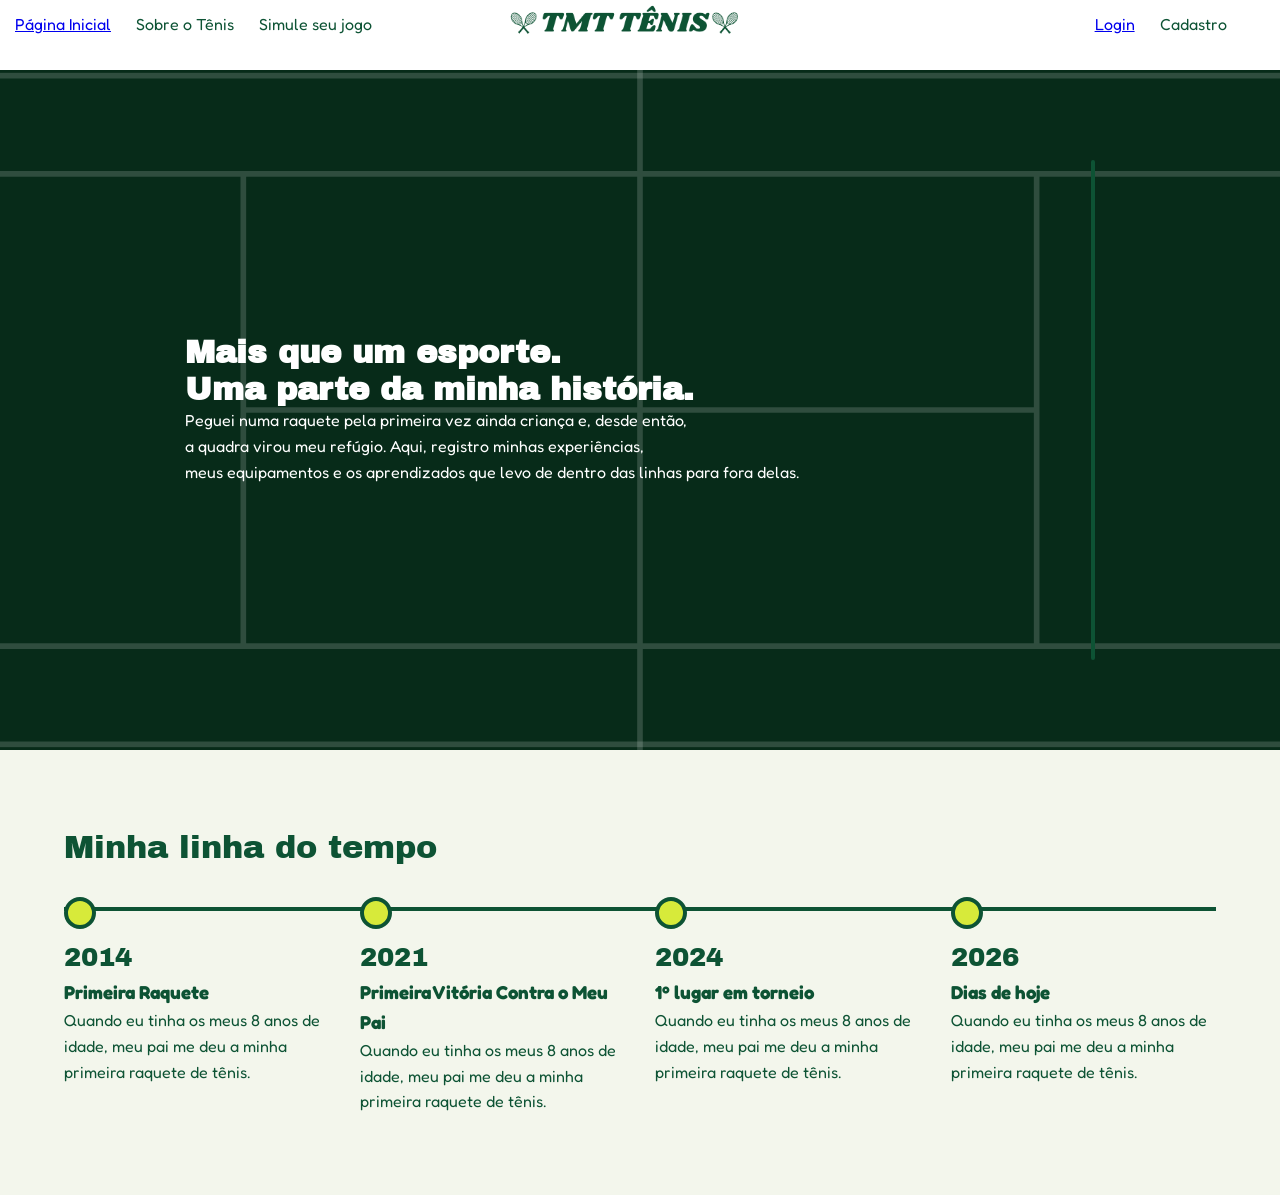
==== public/index.html @ f4065a32 "Linha do tempo V2" ====
<!DOCTYPE html>
<html lang="en">

<head>
  <meta charset="UTF-8">
  <meta name="viewport" content="width=device-width, initial-scale=1.0">
  <title>TMT Tênis | Página Inicial</title>
  <link rel="stylesheet" href="../public/css/estilo.css">

  <link rel="preconnect" href="https://fonts.googleapis.com">
  <link rel="preconnect" href="https://fonts.gstatic.com" crossorigin>
  <link href="https://fonts.googleapis.com/css2?family=Archivo+Black&family=Fredoka:wght@300..700&display=swap"
    rel="stylesheet">

</head>

<body>

  <div class="header">
    <div class="paginas">
      <ul class="horizontal">
        <li><a href="index.html">Página Inicial</a></li>
        <li><a href="sobre.html"></a>Sobre o Tênis</a></li>
        <li><a href="menu_jogo.html"></a>Simule seu jogo</a></li>
      </ul>
    </div>
    <div class="logo-header">
      <img src="../public/assets/imgs/logo.png" alt="">
    </div>
    <div class="cadastro">
      <ul class="horizontal">
        <li><a href="login.html">Login</a></li>
        <li><a href="cadastro.html"></a>Cadastro</a></li>
      </ul>
    </div>
  </div>


  <div class="parte-inicial quadra">
    <div>
      <h1>Mais que um esporte.<br> Uma parte da minha história.</h1>
      <p>Peguei numa raquete pela primeira vez ainda criança e, desde então,<br> a quadra virou meu refúgio. Aqui, registro minhas experiências,<br> meus equipamentos e os aprendizados que levo de dentro das linhas para fora delas.</p>
    </div>
    <div class="img-inicial">
      <img src="../public/assets/imgs/img-inicial.jpg" alt="">
    </div>
  </div>

  <div class="linha-tempo">
    <h2>Minha linha do tempo</h2>
    <div class="tempo">
      <div class="marco">
        <span>2014</span>
        <h3>Primeira Raquete</h3>
        <p>Quando eu tinha os meus 8 anos de idade, meu pai me deu a minha primeira raquete de tênis.</p>
      </div>
      <div class="marco">
        <span>2021</span>
        <h3>Primeira Vitória Contra o Meu Pai</h3>
        <p>Quando eu tinha os meus 8 anos de idade, meu pai me deu a minha primeira raquete de tênis.</p>
      </div>
      <div class="marco">
        <span>2024</span>
        <h3>1º lugar em torneio</h3>
        <p>Quando eu tinha os meus 8 anos de idade, meu pai me deu a minha primeira raquete de tênis.</p>
      </div>
      <div class="marco">
        <span>2026</span>
        <h3>Dias de hoje</h3>
        <p>Quando eu tinha os meus 8 anos de idade, meu pai me deu a minha primeira raquete de tênis.</p>
      </div>
    </div>
  </div>

  <div>

  </div>


</body>
</html>
---- public/css/estilo.css ----
* {
  margin: 0;
  padding: 0;
  box-sizing: border-box;
}

body{
  font-family: "Fredoka", sans-serif;
  color: #0d5334;
  background: #ffffff;
  line-height: 1.6;
}

h1, h2{
  font-family: "Archivo Black", sans-serif;
  font-weight: 400;
  line-height: 1.15;
}

.quadra{
  background: #072b19 url('../assets/imgs/quadra-\ fundo.svg') center / cover no-repeat;
}

.header {
  padding: 15px;
  color: #0d5334;
  display: flex;
  justify-content: space-between;
  align-items: center;
  height: 50px;
  width: 97%;
  top: 0;
  left: 0;
  border-bottom: #0d5334;
  margin-bottom: 20px;
}

.logo-header img {
  height: 35px;
}

.horizontal {
  list-style: none;
  display: flex;
  gap: 25px;
}

.cadastro {
  width: 350px;
  display: flex;
  justify-content: right;
}

.parte-inicial {
  display: flex;
  justify-content: space-around;
  align-items: center;
  gap: 50px;
  padding: 90px 5%;
  color: #ffffff;
}

.parte-inicial h1 {
  font-weight: 900;
}

.img-inicial {
  height: 500px;
  width: fit-content;
  border: 2px solid;
  border-color: #0d5334;
  border-radius: 10px;
  padding: 0;
}

.img-inicial img {
  height: 500px;
  border-radius: 10px;
}


.banner-tenis {
  width: 100%;
  height: 533px;
  background-image:
    linear-gradient(to right, rgba(10, 61, 35, 0) 0%, rgba(10, 61, 35, 1) 55%),
    url('../assets/imgs/img-menu-jogo.jpg');
  background-position: left center;
  background-size: cover;
  background-repeat: no-repeat;
  display: flex;
  justify-content: flex-end;
  align-items: center;
  padding: 40px;
  box-sizing: border-box;
}

.conteudo {
  width: 45%;
  color: white;
  font-family: 'Courier New', Courier, monospace;
}

.caixa-jogo {
  border: 1px solid rgba(255, 255, 255, 0.4);
  border-radius: 15px;
  height: 200px;
  margin-top: 15px;
  background-color: rgba(0, 0, 0, 0.05);
}


.linha-tempo {
  padding: 80px 5%;
  background-color: #f3f6ec;
}

.tempo{
  display: grid;
  grid-template-columns: repeat(auto-fit, minmax(200px, 1fr));
  gap: 30px;
  position: relative;
  padding-top: 40px;
}

.tempo::before{
  content: "";
  position: absolute;
  top: 10px;
  left: 0;
  right: 0;
  height: 4px;
  background: #0d5334;
}

.linha-tempo h2 {
  font-size: 32px;
  margin-bottom: 30px;
}

.marco {
 position: relative;
}

.marco::before{
  content: "";
  position: absolute;
  top: -40px;
  left: 0;
  width: 24px;
  height: 24px;
  border-radius: 50%;
  background: #d7ea3a;
  border: 4px solid #0d5334;
}

.marco span{
  font-family: "Archivo Black", sans-serif;
  font-size: 26px;
}
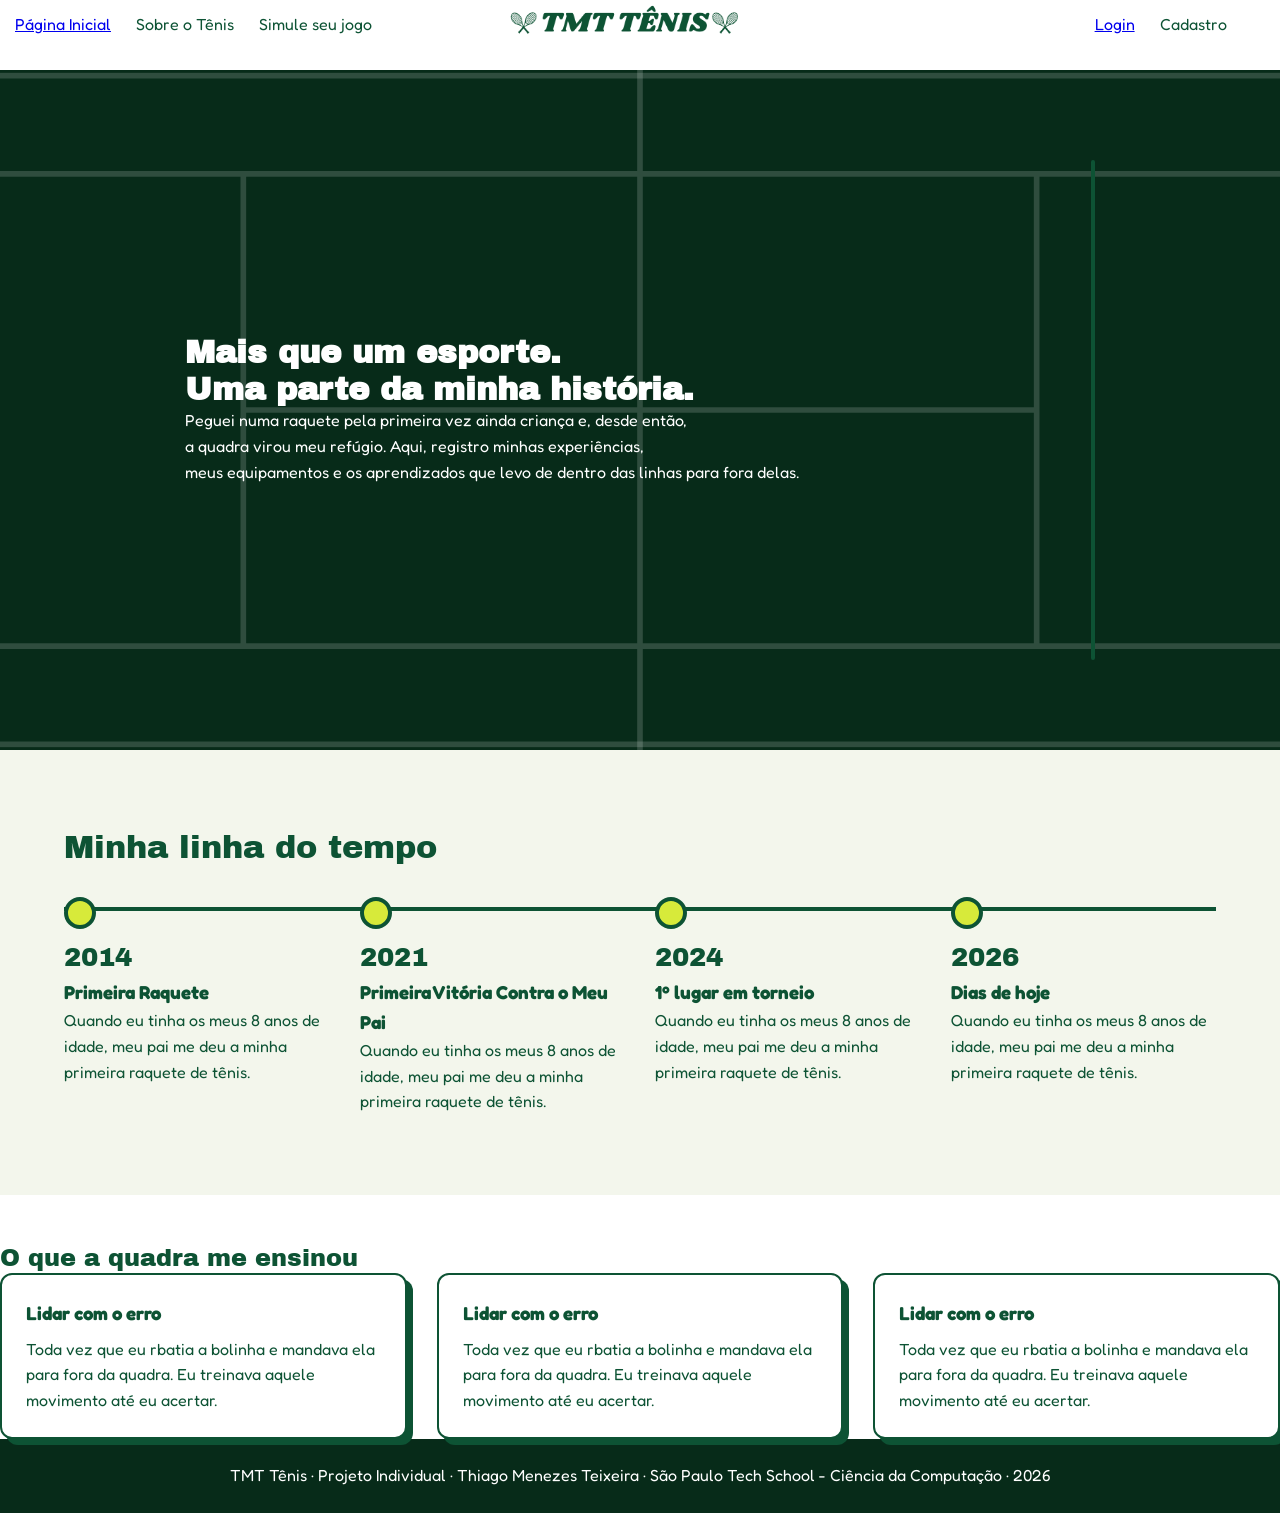
==== commit bb7d3d74: "Finalização da Home" ====
--- a/public/index.html
+++ b/public/index.html
@@ -72,8 +72,26 @@
     </div>
   </div>
 
-  <div>
+  <div class="aprendizados">
+    <h2>O que a quadra me ensinou</h2>
+    <div class="cards">
+      <div class="card">
+        <h3>Lidar com o erro</h3>
+        <p>Toda vez que eu rbatia a bolinha e mandava ela para fora da quadra. Eu treinava aquele movimento até eu acertar.</p>
+      </div>
+      <div class="card">
+        <h3>Lidar com o erro</h3>
+        <p>Toda vez que eu rbatia a bolinha e mandava ela para fora da quadra. Eu treinava aquele movimento até eu acertar.</p>
+      </div>
+      <div class="card">
+        <h3>Lidar com o erro</h3>
+        <p>Toda vez que eu rbatia a bolinha e mandava ela para fora da quadra. Eu treinava aquele movimento até eu acertar.</p>
+      </div>
+    </div>
+  </div>
 
+  <div class="rodape">
+    <p>TMT Tênis · Projeto Individual · Thiago Menezes Teixeira · São Paulo Tech School - Ciência da Computação · 2026</p>
   </div>
 
 
--- a/public/css/estilo.css
+++ b/public/css/estilo.css
@@ -4,20 +4,21 @@
   box-sizing: border-box;
 }
 
-body{
+body {
   font-family: "Fredoka", sans-serif;
   color: #0d5334;
   background: #ffffff;
   line-height: 1.6;
 }
 
-h1, h2{
+h1,
+h2 {
   font-family: "Archivo Black", sans-serif;
   font-weight: 400;
   line-height: 1.15;
 }
 
-.quadra{
+.quadra {
   background: #072b19 url('../assets/imgs/quadra-\ fundo.svg') center / cover no-repeat;
 }
 
@@ -113,9 +114,10 @@
 .linha-tempo {
   padding: 80px 5%;
   background-color: #f3f6ec;
+  margin-bottom: 50px;
 }
 
-.tempo{
+.tempo {
   display: grid;
   grid-template-columns: repeat(auto-fit, minmax(200px, 1fr));
   gap: 30px;
@@ -123,7 +125,7 @@
   padding-top: 40px;
 }
 
-.tempo::before{
+.tempo::before {
   content: "";
   position: absolute;
   top: 10px;
@@ -139,10 +141,10 @@
 }
 
 .marco {
- position: relative;
+  position: relative;
 }
 
-.marco::before{
+.marco::before {
   content: "";
   position: absolute;
   top: -40px;
@@ -154,8 +156,41 @@
   border: 4px solid #0d5334;
 }
 
-.marco span{
+.marco span {
   font-family: "Archivo Black", sans-serif;
   font-size: 26px;
 }
 
+.aprendizado {
+  padding: 80px 5%;
+}
+
+.cards {
+  display: grid;
+  grid-template-columns: repeat(auto-fit, minmax(240px, 1fr));
+  gap: 30px;
+}
+
+.card {
+  background: #ffffff;
+  border: 2px solid #0d5334;
+  border-radius: 12px;
+  padding: 24px;
+  box-shadow: 6px 6px 0 #0d5334;
+  transition: 0.5s ease;
+}
+
+.card h3 {
+  margin-bottom: 8px;
+}
+
+.card:hover {
+  transform: translateY(-10px);
+}
+
+.rodape{
+  background: #072b19;
+  color: #ffffff;
+  text-align: center;
+  padding: 24px 5%;
+}
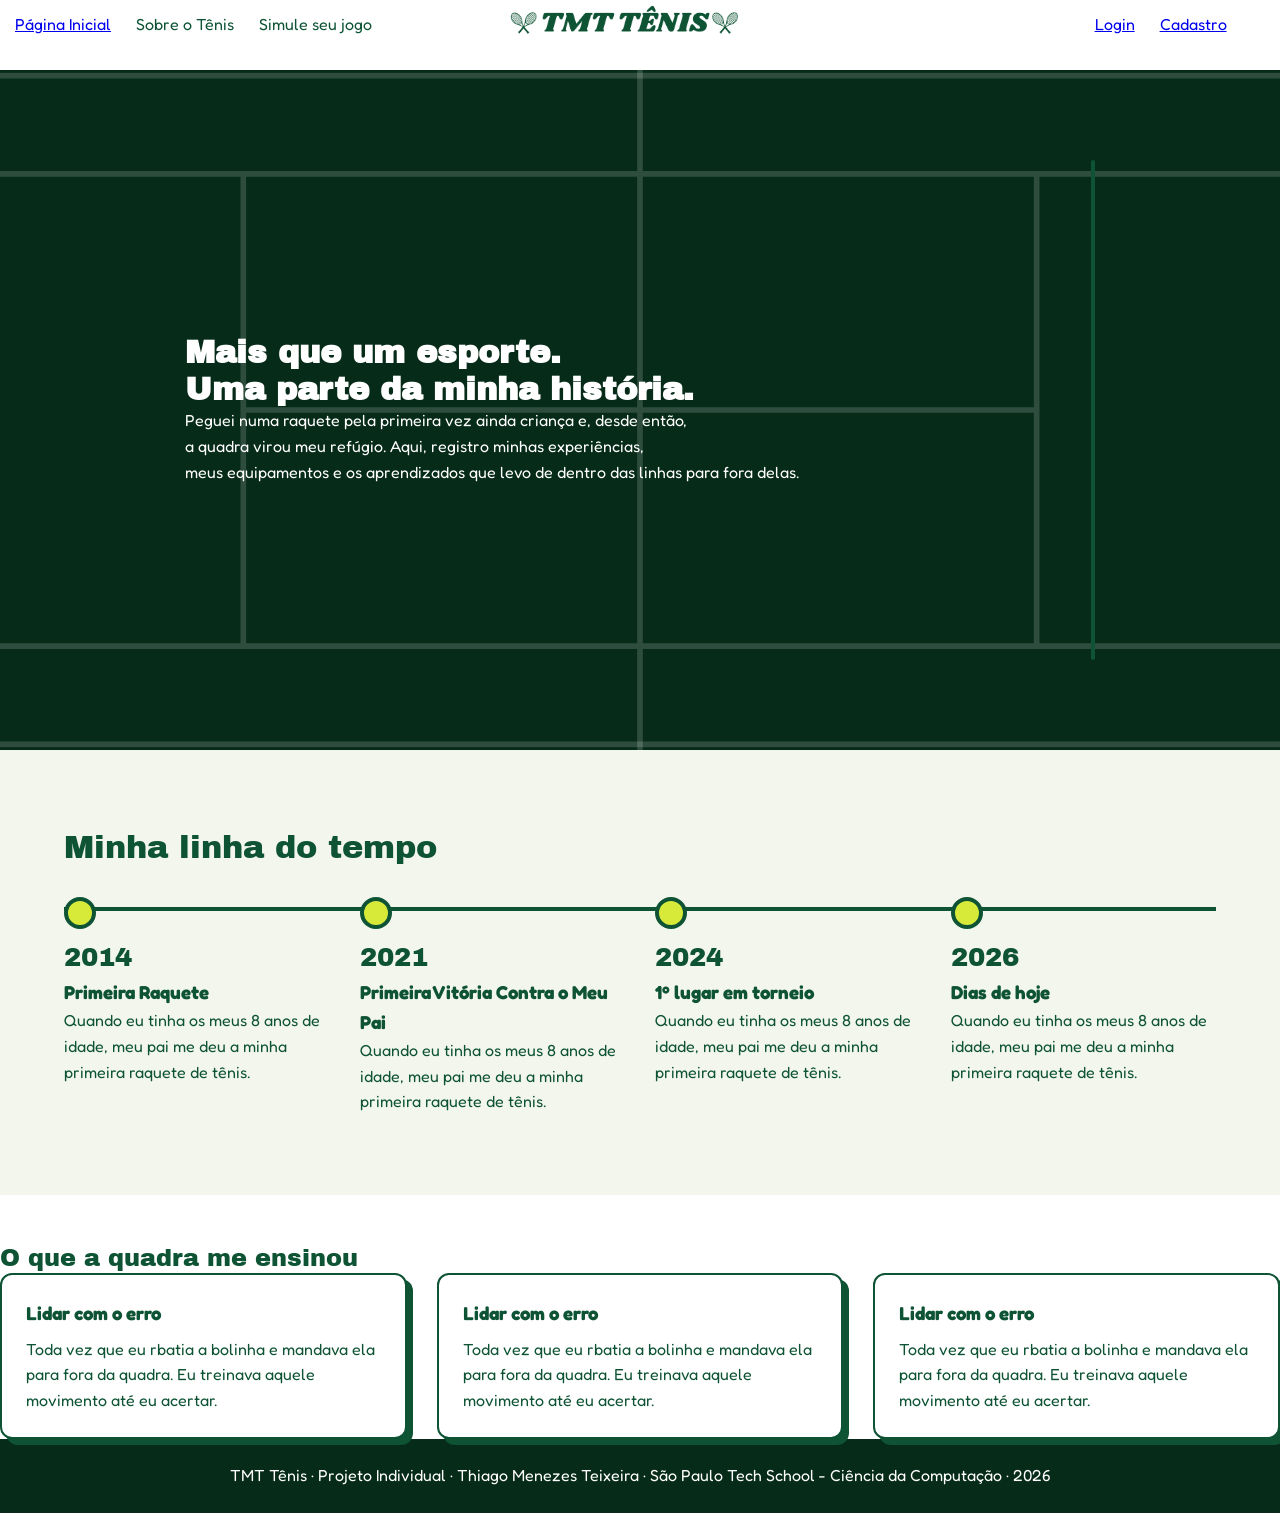
==== commit 58068fc4: "Página de Cadastro" ====
--- a/public/index.html
+++ b/public/index.html
@@ -30,7 +30,7 @@
     <div class="cadastro">
       <ul class="horizontal">
         <li><a href="login.html">Login</a></li>
-        <li><a href="cadastro.html"></a>Cadastro</a></li>
+        <li><a href="cadastro.html">Cadastro</a></li>
       </ul>
     </div>
   </div>
--- a/public/css/estilo.css
+++ b/public/css/estilo.css
@@ -188,7 +188,7 @@
   transform: translateY(-10px);
 }
 
-.rodape{
+.rodape {
   background: #072b19;
   color: #ffffff;
   text-align: center;
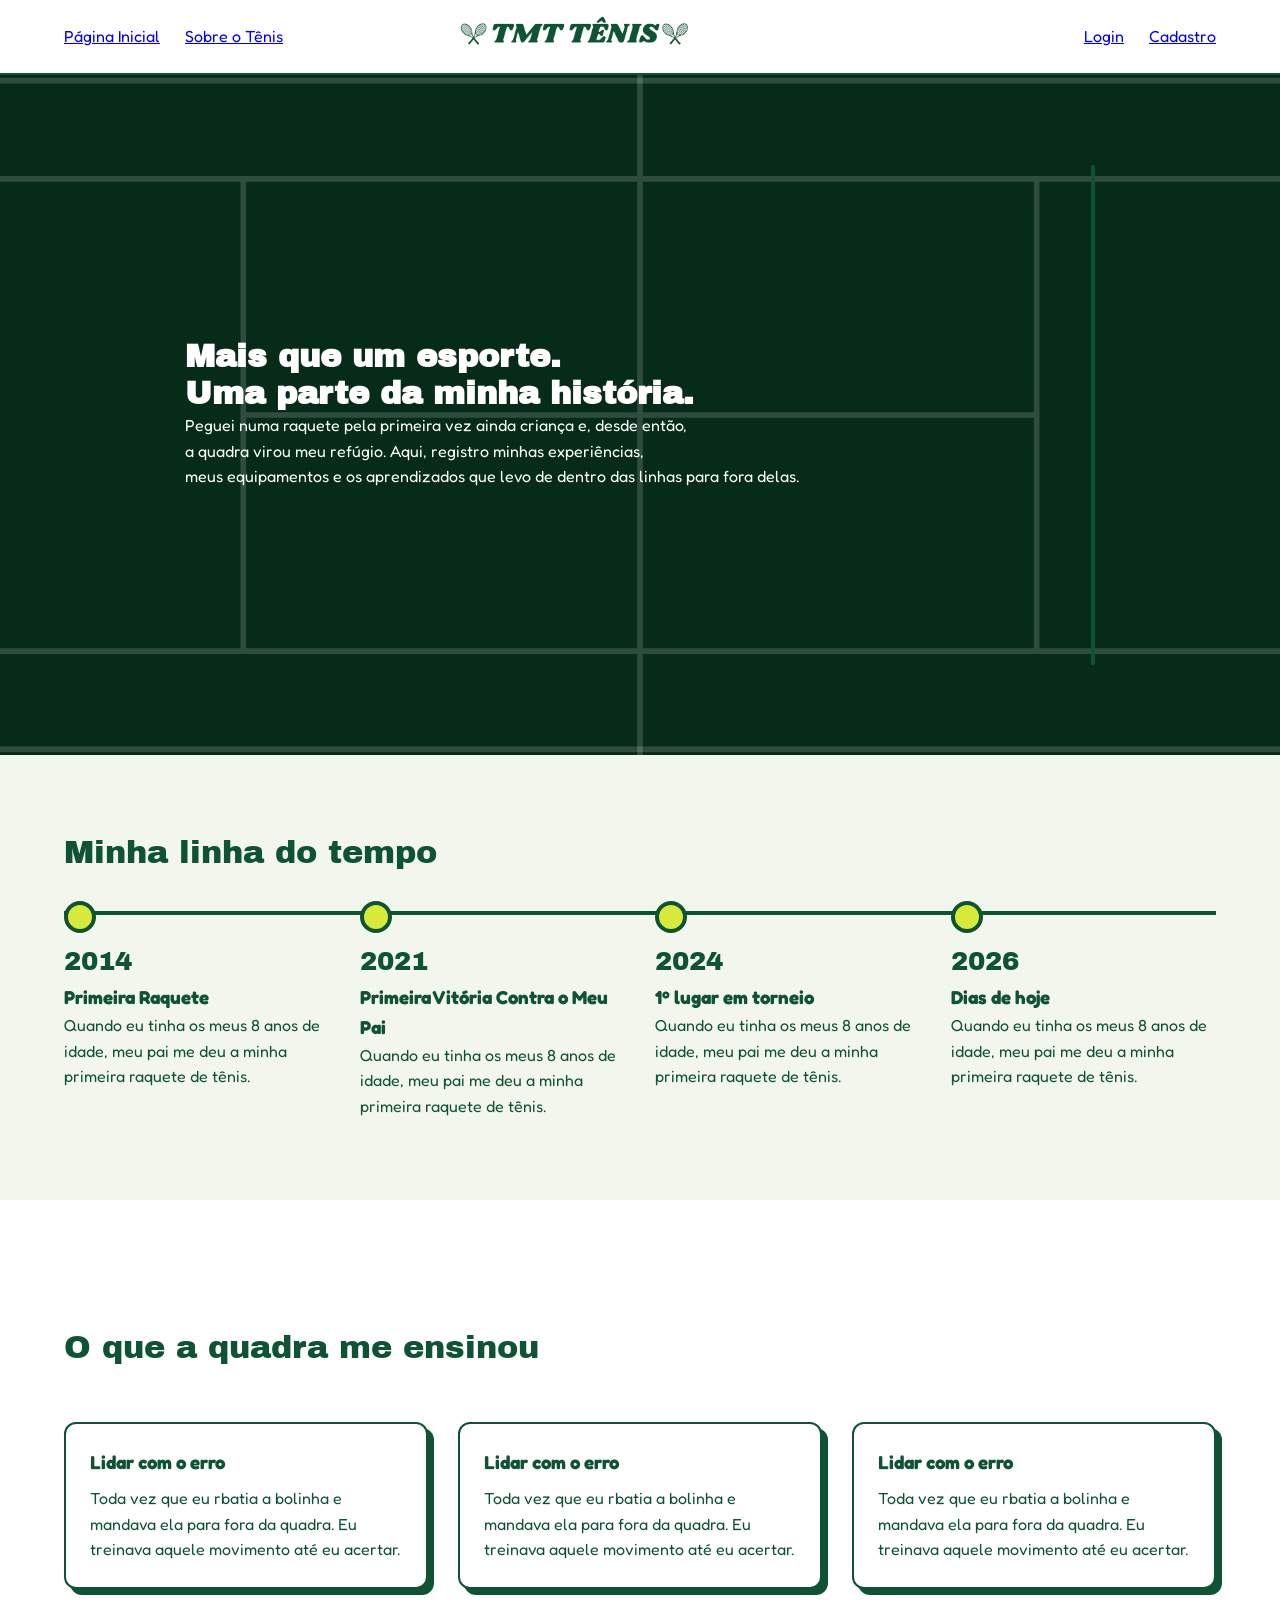
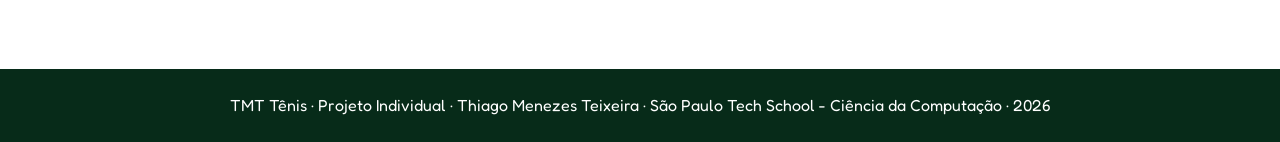
==== commit 077ce60a: "Atualização no Header" ====
--- a/public/index.html
+++ b/public/index.html
@@ -20,8 +20,7 @@
     <div class="paginas">
       <ul class="horizontal">
         <li><a href="index.html">Página Inicial</a></li>
-        <li><a href="sobre.html"></a>Sobre o Tênis</a></li>
-        <li><a href="menu_jogo.html"></a>Simule seu jogo</a></li>
+        <li><a href="sobre.html">Sobre o Tênis</a></li>
       </ul>
     </div>
     <div class="logo-header">
@@ -39,7 +38,9 @@
   <div class="parte-inicial quadra">
     <div>
       <h1>Mais que um esporte.<br> Uma parte da minha história.</h1>
-      <p>Peguei numa raquete pela primeira vez ainda criança e, desde então,<br> a quadra virou meu refúgio. Aqui, registro minhas experiências,<br> meus equipamentos e os aprendizados que levo de dentro das linhas para fora delas.</p>
+      <p>Peguei numa raquete pela primeira vez ainda criança e, desde então,<br> a quadra virou meu refúgio. Aqui,
+        registro minhas experiências,<br> meus equipamentos e os aprendizados que levo de dentro das linhas para fora
+        delas.</p>
     </div>
     <div class="img-inicial">
       <img src="../public/assets/imgs/img-inicial.jpg" alt="">
@@ -72,28 +73,36 @@
     </div>
   </div>
 
-  <div class="aprendizados">
+  <div class="aprendizado">
     <h2>O que a quadra me ensinou</h2>
+    <br>
     <div class="cards">
       <div class="card">
         <h3>Lidar com o erro</h3>
-        <p>Toda vez que eu rbatia a bolinha e mandava ela para fora da quadra. Eu treinava aquele movimento até eu acertar.</p>
+        <p>Toda vez que eu rbatia a bolinha e mandava ela para fora da quadra. Eu treinava aquele movimento até eu
+          acertar.</p>
       </div>
       <div class="card">
         <h3>Lidar com o erro</h3>
-        <p>Toda vez que eu rbatia a bolinha e mandava ela para fora da quadra. Eu treinava aquele movimento até eu acertar.</p>
+        <p>Toda vez que eu rbatia a bolinha e mandava ela para fora da quadra. Eu treinava aquele movimento até eu
+          acertar.</p>
       </div>
       <div class="card">
         <h3>Lidar com o erro</h3>
-        <p>Toda vez que eu rbatia a bolinha e mandava ela para fora da quadra. Eu treinava aquele movimento até eu acertar.</p>
+        <p>Toda vez que eu rbatia a bolinha e mandava ela para fora da quadra. Eu treinava aquele movimento até eu
+          acertar.</p>
       </div>
     </div>
   </div>
 
+
+
   <div class="rodape">
-    <p>TMT Tênis · Projeto Individual · Thiago Menezes Teixeira · São Paulo Tech School - Ciência da Computação · 2026</p>
+    <p>TMT Tênis · Projeto Individual · Thiago Menezes Teixeira · São Paulo Tech School - Ciência da Computação · 2026
+    </p>
   </div>
 
 
 </body>
+
 </html>
--- a/public/css/estilo.css
+++ b/public/css/estilo.css
@@ -23,17 +23,15 @@
 }
 
 .header {
-  padding: 15px;
-  color: #0d5334;
   display: flex;
   justify-content: space-between;
   align-items: center;
-  height: 50px;
-  width: 97%;
+  gap: 20px;
+  padding: 15px 5%;
+  background: #ffffff;
+  border-bottom: 2px solid #0d5334;
   top: 0;
-  left: 0;
-  border-bottom: #0d5334;
-  margin-bottom: 20px;
+  z-index: 10;
 }
 
 .logo-header img {
@@ -163,6 +161,7 @@
 
 .aprendizado {
   padding: 80px 5%;
+
 }
 
 .cards {
@@ -193,4 +192,9 @@
   color: #ffffff;
   text-align: center;
   padding: 24px 5%;
+}
+
+.aprendizado h2 {
+  font-size: 32px;
+  margin-bottom: 30px;
 }
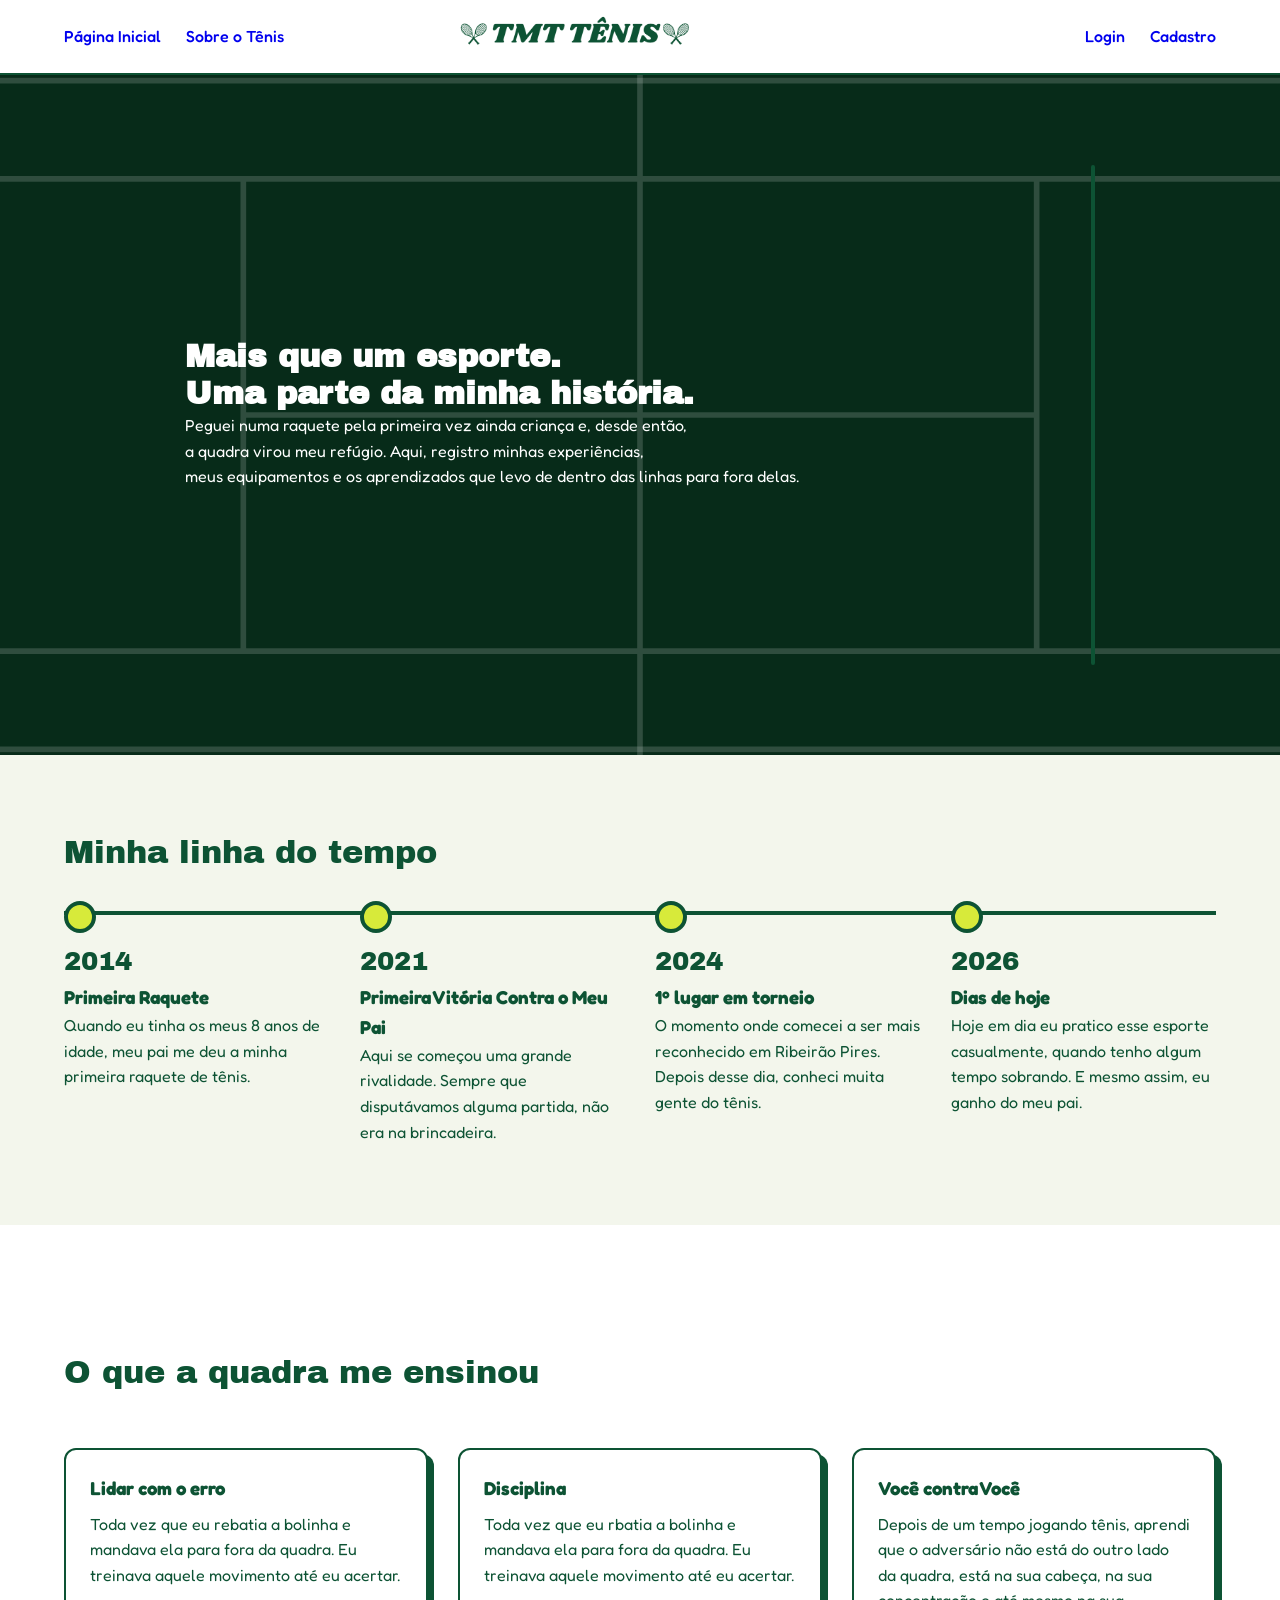
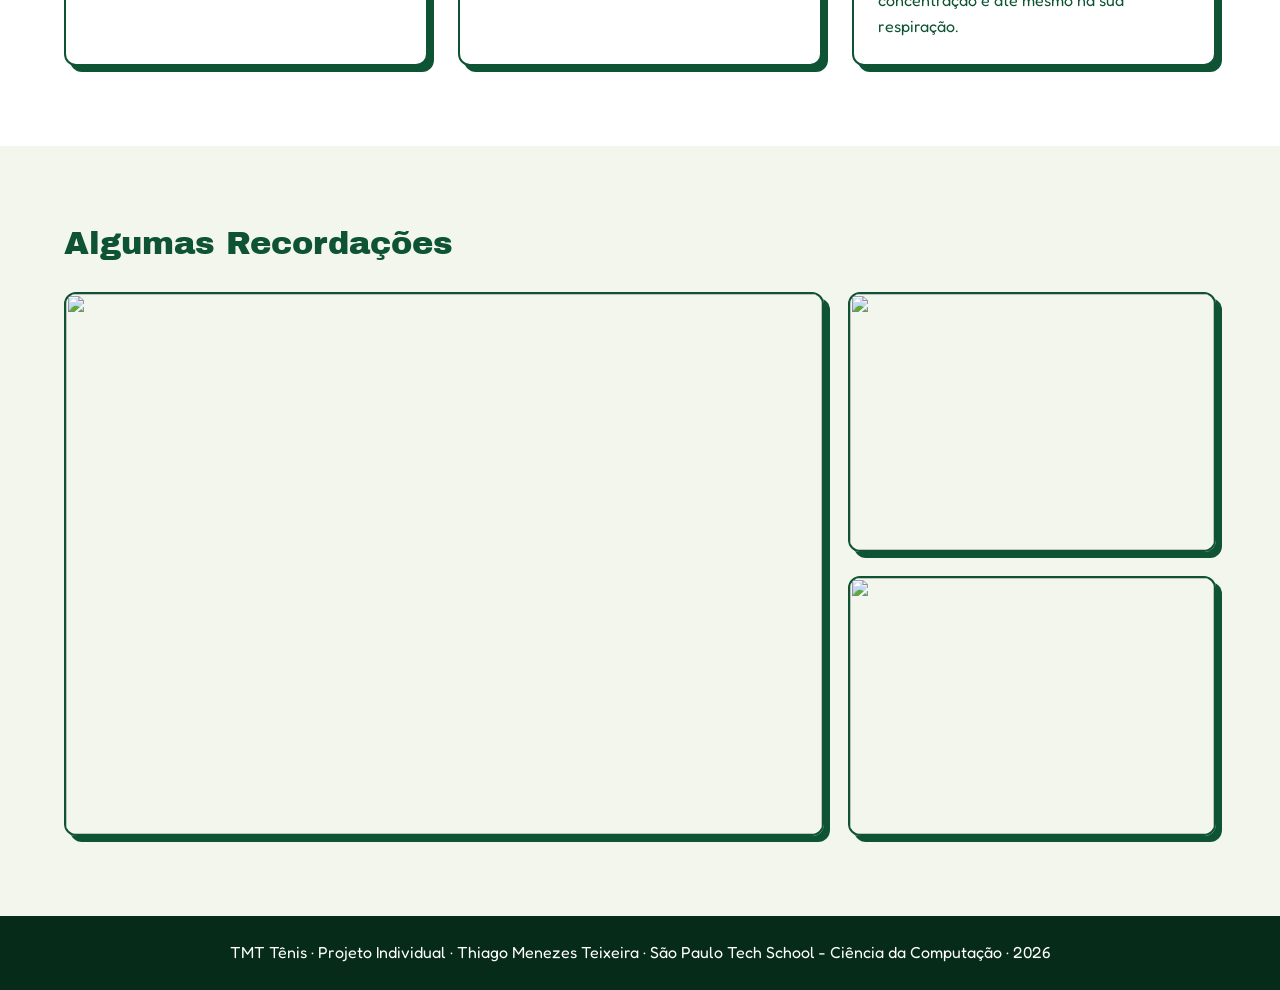
==== commit caa1eb27: "Adicionando parte de fotos e outro ajuste no header" ====
--- a/public/index.html
+++ b/public/index.html
@@ -58,17 +58,17 @@
       <div class="marco">
         <span>2021</span>
         <h3>Primeira Vitória Contra o Meu Pai</h3>
-        <p>Quando eu tinha os meus 8 anos de idade, meu pai me deu a minha primeira raquete de tênis.</p>
+        <p>Aqui se começou uma grande rivalidade. Sempre que disputávamos alguma partida, não era na brincadeira.</p>
       </div>
       <div class="marco">
         <span>2024</span>
         <h3>1º lugar em torneio</h3>
-        <p>Quando eu tinha os meus 8 anos de idade, meu pai me deu a minha primeira raquete de tênis.</p>
+        <p>O momento onde comecei a ser mais reconhecido em Ribeirão Pires. Depois desse dia, conheci muita gente do tênis.</p>
       </div>
       <div class="marco">
         <span>2026</span>
         <h3>Dias de hoje</h3>
-        <p>Quando eu tinha os meus 8 anos de idade, meu pai me deu a minha primeira raquete de tênis.</p>
+        <p>Hoje em dia eu pratico esse esporte casualmente, quando tenho algum tempo sobrando. E mesmo assim, eu ganho do meu pai.</p>
       </div>
     </div>
   </div>
@@ -79,23 +79,38 @@
     <div class="cards">
       <div class="card">
         <h3>Lidar com o erro</h3>
+        <p>Toda vez que eu rebatia a bolinha e mandava ela para fora da quadra. Eu treinava aquele movimento até eu
+          acertar.</p>
+      </div>
+      <div class="card">
+        <h3>Disciplina</h3>
         <p>Toda vez que eu rbatia a bolinha e mandava ela para fora da quadra. Eu treinava aquele movimento até eu
           acertar.</p>
       </div>
       <div class="card">
-        <h3>Lidar com o erro</h3>
-        <p>Toda vez que eu rbatia a bolinha e mandava ela para fora da quadra. Eu treinava aquele movimento até eu
-          acertar.</p>
-      </div>
-      <div class="card">
-        <h3>Lidar com o erro</h3>
-        <p>Toda vez que eu rbatia a bolinha e mandava ela para fora da quadra. Eu treinava aquele movimento até eu
-          acertar.</p>
+        <h3>Você contra Você</h3>
+        <p>Depois de um tempo jogando tênis, aprendi que o adversário não está do outro lado da quadra, está na sua cabeça, na sua concentração e até mesmo na sua respiração.</p>
       </div>
     </div>
   </div>
 
-
+  <div class="galeria">
+    <h2>Algumas Recordações</h2>
+    <div class="fotos">
+      <div class="foto foto-destaque">
+        <img src="../public/assets/imgs/jogo.jpeg" alt="">
+        <span class="legenda">2023 · Jogo de dupla com o meu pai</span>
+      </div>
+      <div class="foto">
+        <img src="../public/assets/imgs/trofeu.jpeg" alt="">
+        <span class="legenda">2024 · Primeira vitoria de torneio de tênis</span>
+      </div>
+      <div class="foto">
+        <img src="../public/assets/imgs/vsPai.JPG" alt="">
+        <span class="legenda">2024 · Eliminação do meu pai em torneio</span>
+      </div>
+    </div>
+  </div>
 
   <div class="rodape">
     <p>TMT Tênis · Projeto Individual · Thiago Menezes Teixeira · São Paulo Tech School - Ciência da Computação · 2026
--- a/public/css/estilo.css
+++ b/public/css/estilo.css
@@ -42,6 +42,13 @@
   list-style: none;
   display: flex;
   gap: 25px;
+}
+
+.horizontal a {
+  text-decoration: none;
+  font-weight: 500;
+  border-bottom: 3px solid transparent;
+  padding-bottom: 2px;
 }
 
 .cadastro {
@@ -197,4 +204,47 @@
 .aprendizado h2 {
   font-size: 32px;
   margin-bottom: 30px;
+}
+
+.galeria {
+  padding: 80px 5%;
+  background-color: #f3f6ec;
+}
+
+.galeria h2 {
+  font-size: 32px;
+  margin-bottom: 30px;
+}
+
+.fotos{
+  display: grid;
+  grid-template-columns: repeat(3, 1fr);
+  grid-auto-rows: 260px;
+  gap: 24px;
+}
+
+.foto-destaque{
+  grid-column: span 2;
+  grid-row: span 2;
+}
+
+.foto{
+  position: relative;
+  overflow: hidden;
+  border: 2px solid #0d5334;
+  border-radius: 12px;
+  box-shadow: 6px 6px 0 #0d5334;
+  transition: 0.5s ease;
+}
+
+.foto img{
+  display: block;
+  width: 100%;
+  height: 100%;
+  object-fit: cover;
+  transition: 0.5s ease;
+}
+
+.foto:hover{
+  transform: translateY(-10px);
 }
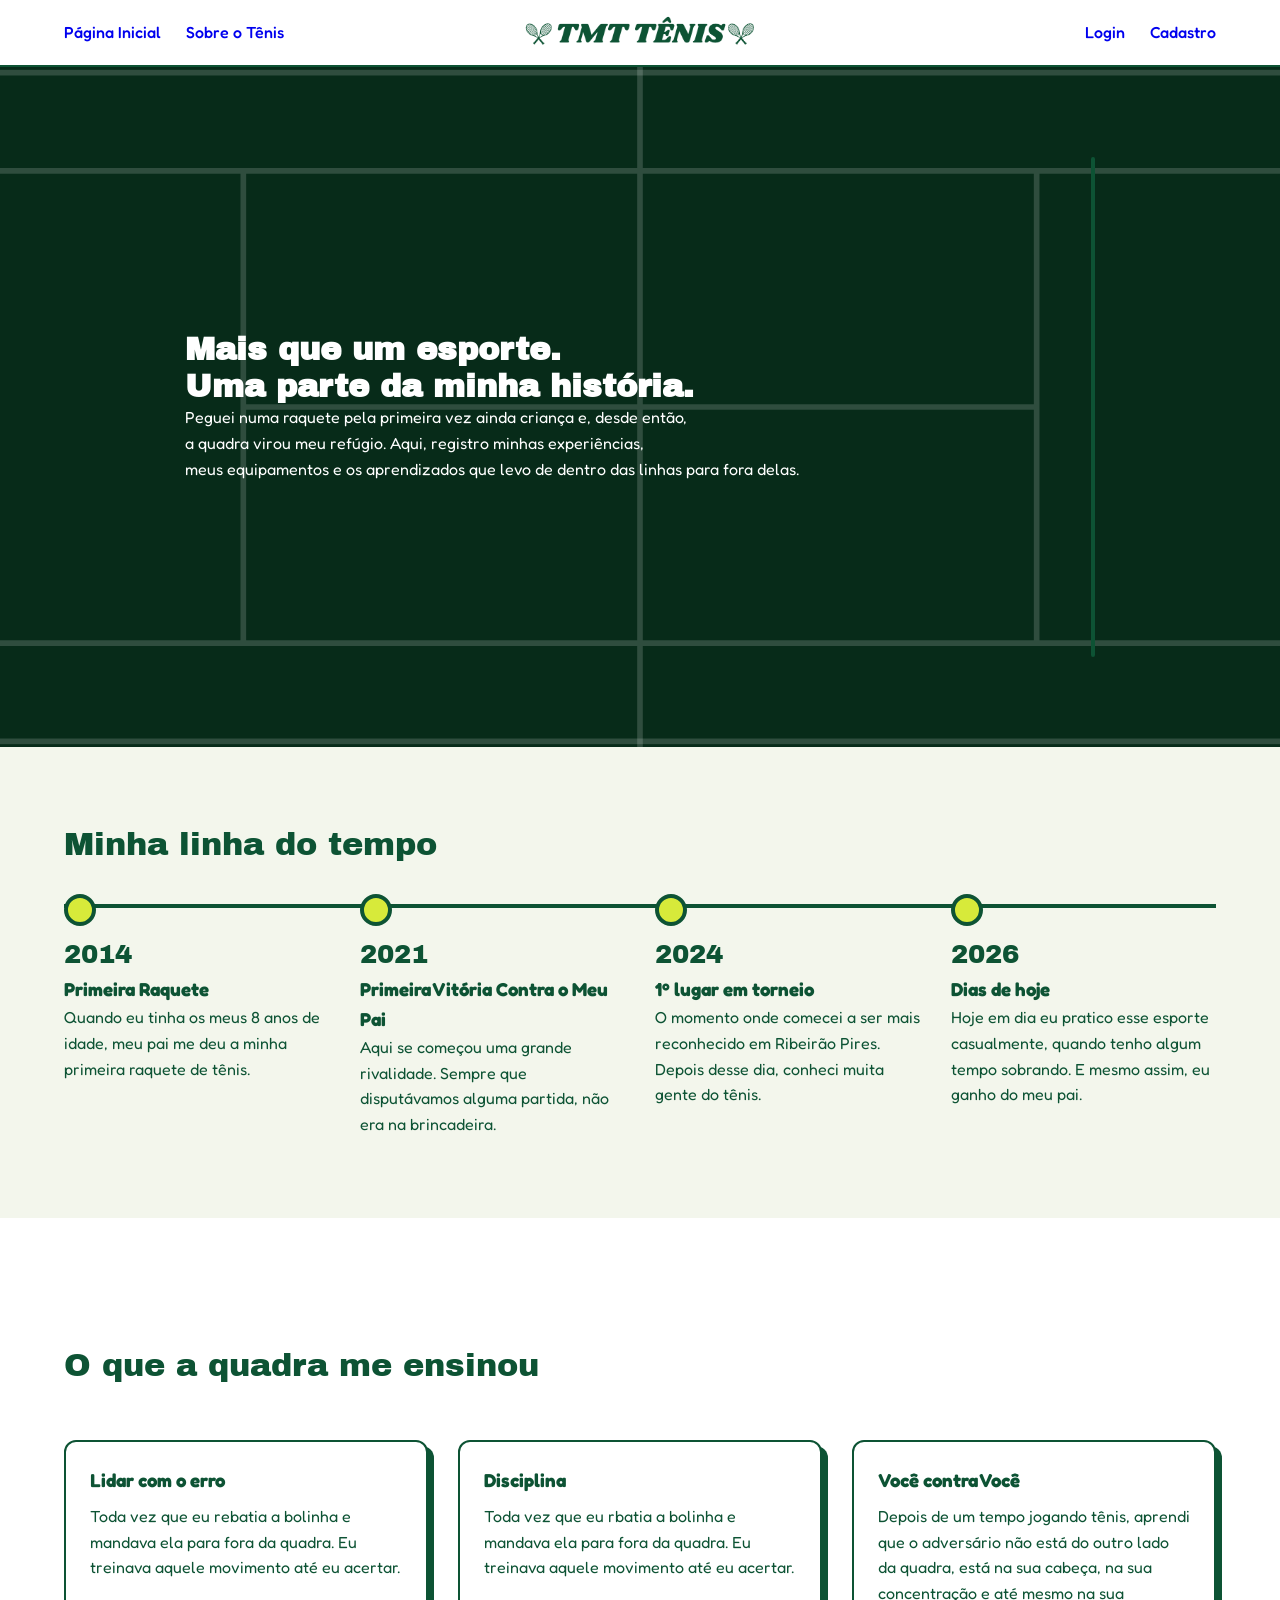
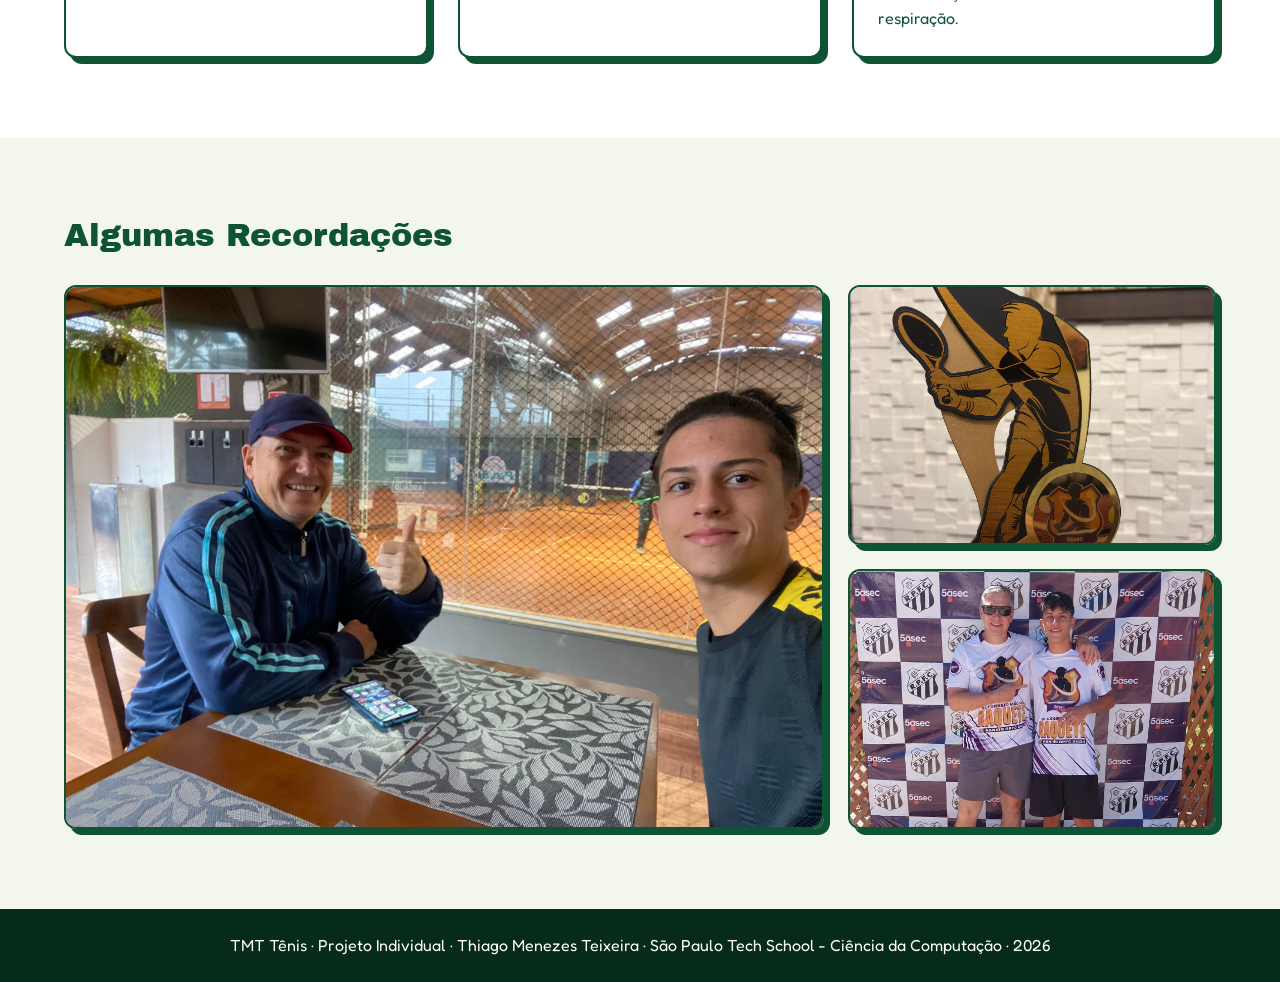
==== commit 1cad54e8: "Modificação nos Controllers, Models, .env e .env.dev" ====
--- a/public/index.html
+++ b/public/index.html
@@ -63,12 +63,14 @@
       <div class="marco">
         <span>2024</span>
         <h3>1º lugar em torneio</h3>
-        <p>O momento onde comecei a ser mais reconhecido em Ribeirão Pires. Depois desse dia, conheci muita gente do tênis.</p>
+        <p>O momento onde comecei a ser mais reconhecido em Ribeirão Pires. Depois desse dia, conheci muita gente do
+          tênis.</p>
       </div>
       <div class="marco">
         <span>2026</span>
         <h3>Dias de hoje</h3>
-        <p>Hoje em dia eu pratico esse esporte casualmente, quando tenho algum tempo sobrando. E mesmo assim, eu ganho do meu pai.</p>
+        <p>Hoje em dia eu pratico esse esporte casualmente, quando tenho algum tempo sobrando. E mesmo assim, eu ganho
+          do meu pai.</p>
       </div>
     </div>
   </div>
@@ -89,7 +91,8 @@
       </div>
       <div class="card">
         <h3>Você contra Você</h3>
-        <p>Depois de um tempo jogando tênis, aprendi que o adversário não está do outro lado da quadra, está na sua cabeça, na sua concentração e até mesmo na sua respiração.</p>
+        <p>Depois de um tempo jogando tênis, aprendi que o adversário não está do outro lado da quadra, está na sua
+          cabeça, na sua concentração e até mesmo na sua respiração.</p>
       </div>
     </div>
   </div>
--- a/public/css/estilo.css
+++ b/public/css/estilo.css
@@ -36,6 +36,7 @@
 
 .logo-header img {
   height: 35px;
+  display: block;
 }
 
 .horizontal {
@@ -55,6 +56,15 @@
   width: 350px;
   display: flex;
   justify-content: right;
+}
+
+.paginas,
+.cadastro {
+  flex: 1;
+}
+
+.cadastro .horizontal {
+  justify-content: flex-end;
 }
 
 .parte-inicial {
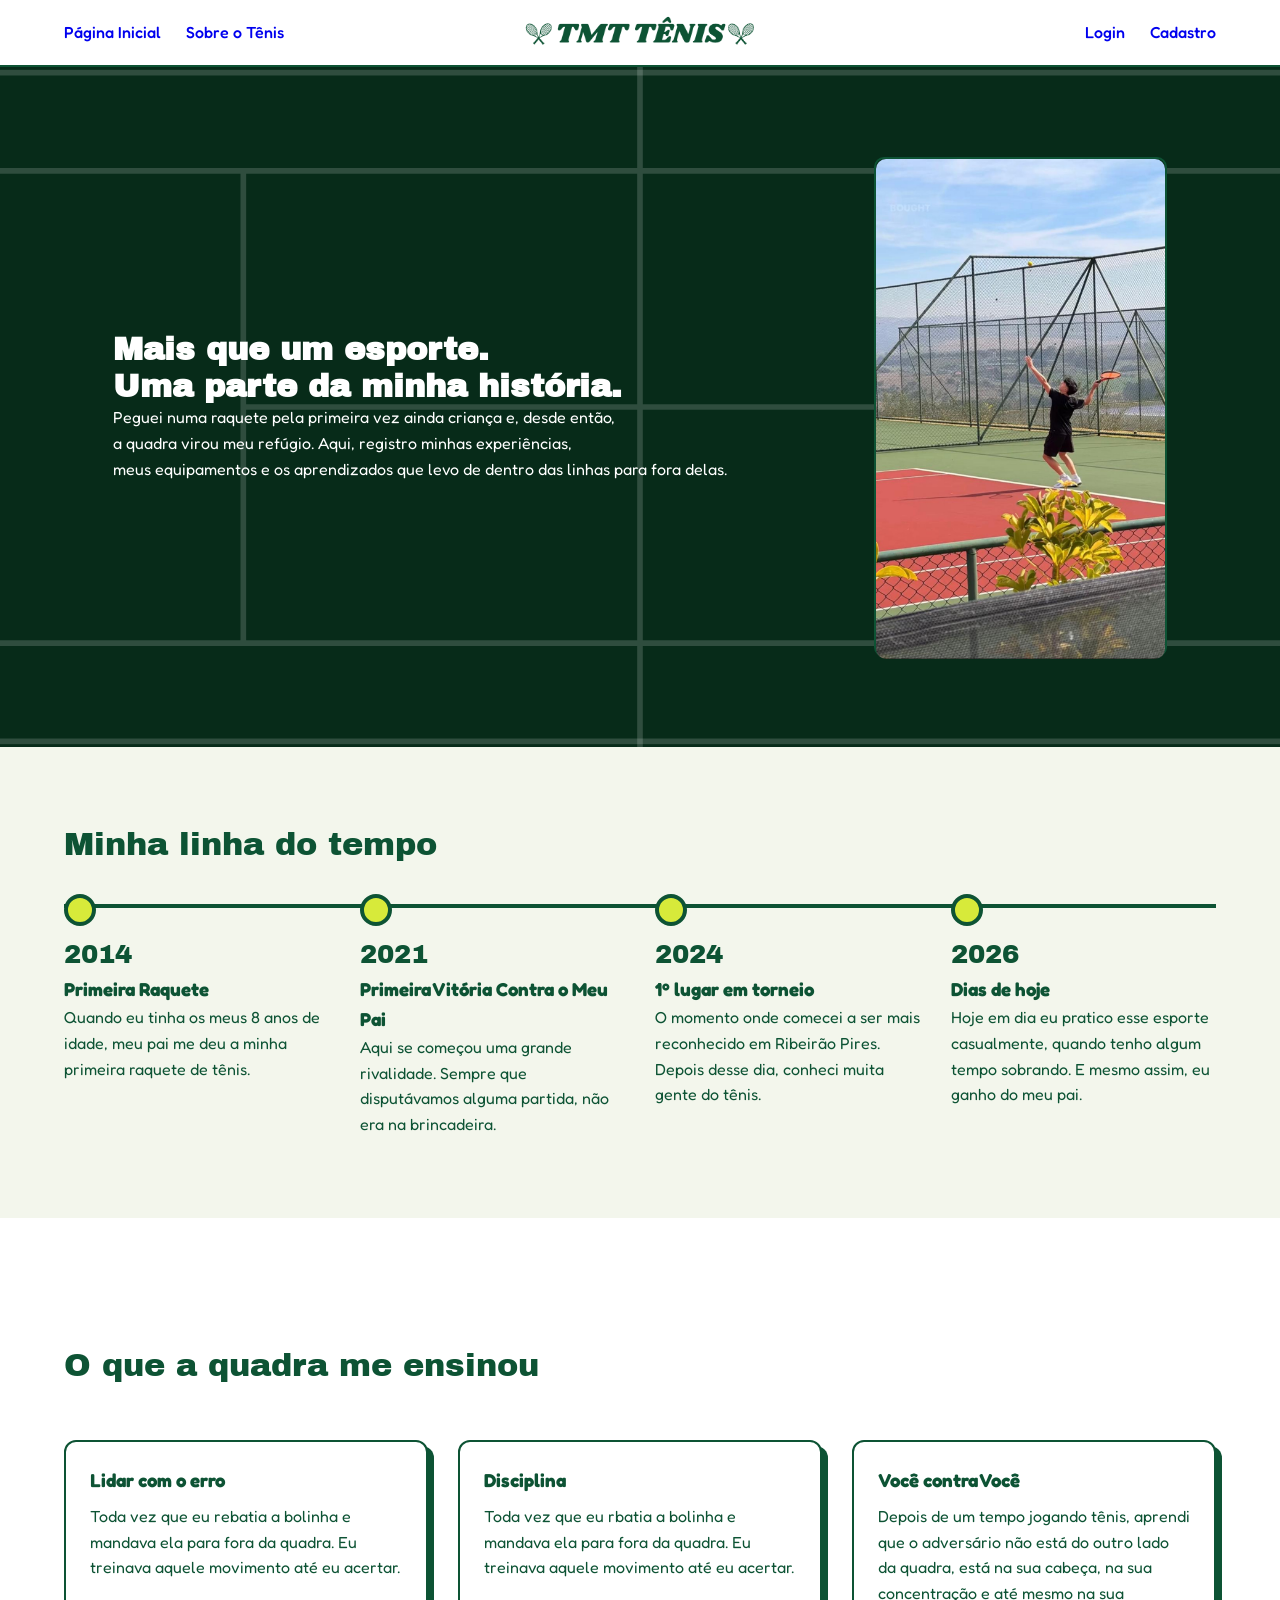
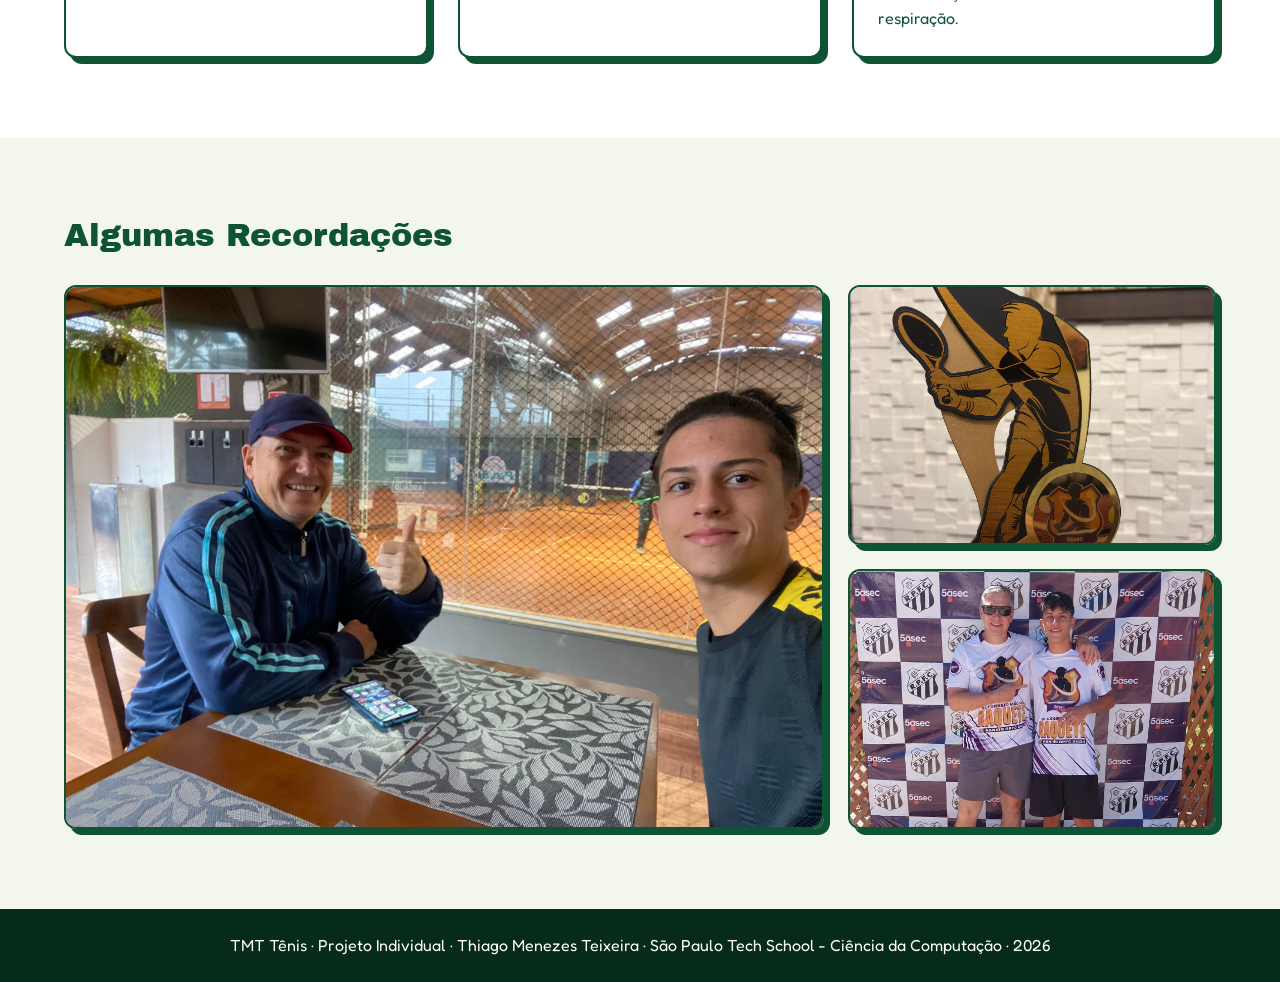
==== commit 92157c0c: "Cadastro e Login Funcionando e enviando as informações para o banco" ====
--- a/public/index.html
+++ b/public/index.html
@@ -5,7 +5,7 @@
   <meta charset="UTF-8">
   <meta name="viewport" content="width=device-width, initial-scale=1.0">
   <title>TMT Tênis | Página Inicial</title>
-  <link rel="stylesheet" href="../public/css/estilo.css">
+  <link rel="stylesheet" href="./css/estilo.css">
 
   <link rel="preconnect" href="https://fonts.googleapis.com">
   <link rel="preconnect" href="https://fonts.gstatic.com" crossorigin>
@@ -24,7 +24,7 @@
       </ul>
     </div>
     <div class="logo-header">
-      <img src="../public/assets/imgs/logo.png" alt="">
+      <img src="./assets/imgs/logo.png" alt="">
     </div>
     <div class="cadastro">
       <ul class="horizontal">
@@ -43,7 +43,7 @@
         delas.</p>
     </div>
     <div class="img-inicial">
-      <img src="../public/assets/imgs/img-inicial.jpg" alt="">
+      <img src="./assets/imgs/Img-inicial.jpg" alt="">
     </div>
   </div>
 
@@ -101,15 +101,15 @@
     <h2>Algumas Recordações</h2>
     <div class="fotos">
       <div class="foto foto-destaque">
-        <img src="../public/assets/imgs/jogo.jpeg" alt="">
+        <img src="./assets/imgs/jogo.jpeg" alt="">
         <span class="legenda">2023 · Jogo de dupla com o meu pai</span>
       </div>
       <div class="foto">
-        <img src="../public/assets/imgs/trofeu.jpeg" alt="">
+        <img src="./assets/imgs/trofeu.jpeg" alt="">
         <span class="legenda">2024 · Primeira vitoria de torneio de tênis</span>
       </div>
       <div class="foto">
-        <img src="../public/assets/imgs/vsPai.JPG" alt="">
+        <img src="./assets/imgs/vsPai.JPG" alt="">
         <span class="legenda">2024 · Eliminação do meu pai em torneio</span>
       </div>
     </div>
